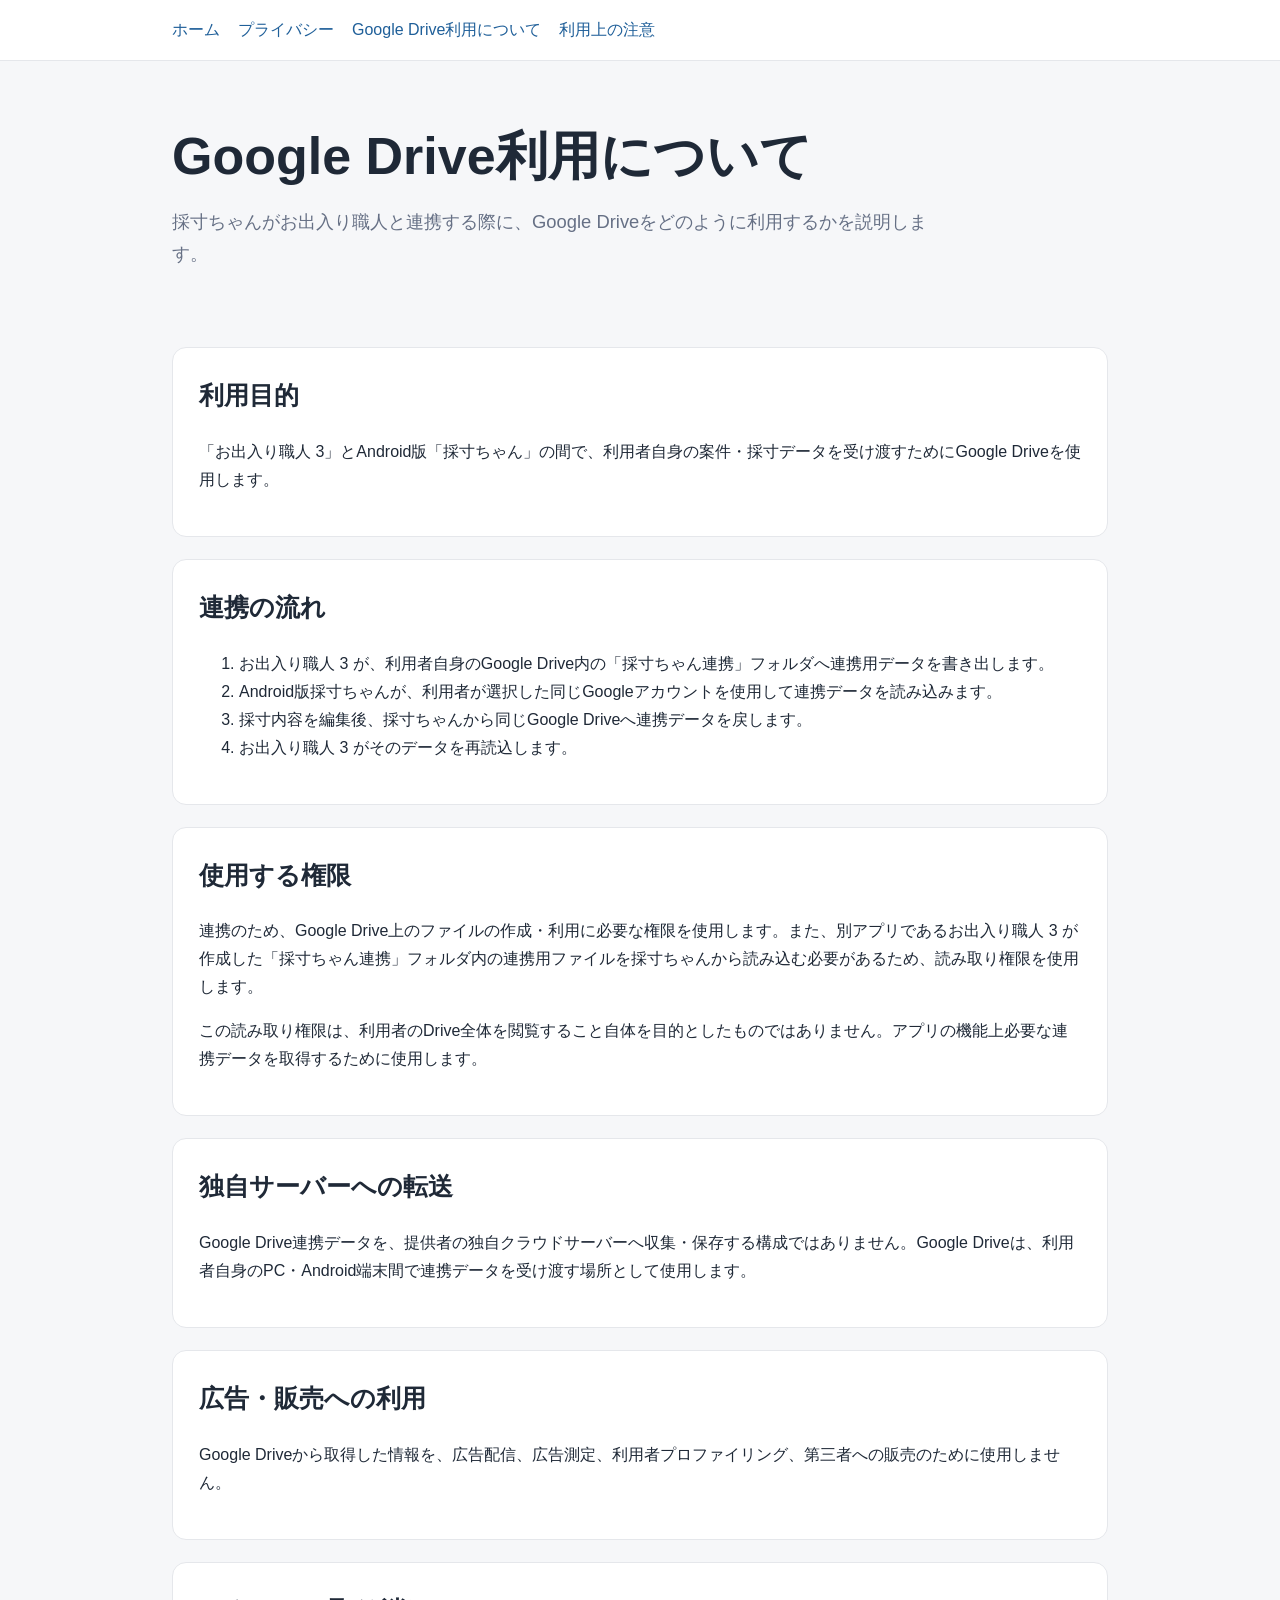
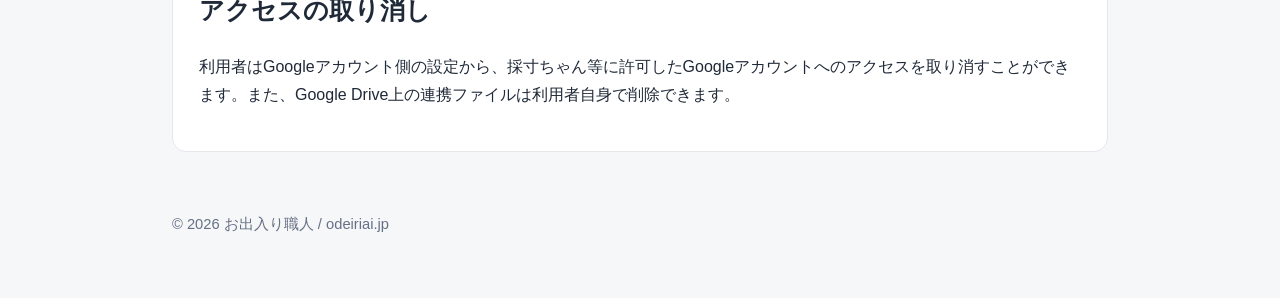
==== drive-use.html @ 6c6c0909 "Add drive-use.html for odeiriai.jp" ====
<!doctype html><html lang="ja"><head><meta charset="utf-8"><meta name="viewport" content="width=device-width,initial-scale=1">
<title>Google Drive利用について | 採寸ちゃん</title><link rel="stylesheet" href="/styles.css"></head><body>
<header><div class="wrap"><nav class="nav"><a href="/">ホーム</a><a href="/privacy.html">プライバシー</a><a href="/drive-use.html">Google Drive利用について</a><a href="/terms.html">利用上の注意</a></nav></div></header>
<main class="wrap"><section class="hero"><h1>Google Drive利用について</h1><p class="lead">採寸ちゃんがお出入り職人と連携する際に、Google Driveをどのように利用するかを説明します。</p></section>
<section class="card"><h2>利用目的</h2><p>「お出入り職人 3」とAndroid版「採寸ちゃん」の間で、利用者自身の案件・採寸データを受け渡すためにGoogle Driveを使用します。</p></section>
<section class="card"><h2>連携の流れ</h2><ol>
<li>お出入り職人 3 が、利用者自身のGoogle Drive内の「採寸ちゃん連携」フォルダへ連携用データを書き出します。</li>
<li>Android版採寸ちゃんが、利用者が選択した同じGoogleアカウントを使用して連携データを読み込みます。</li>
<li>採寸内容を編集後、採寸ちゃんから同じGoogle Driveへ連携データを戻します。</li>
<li>お出入り職人 3 がそのデータを再読込します。</li>
</ol></section>
<section class="card"><h2>使用する権限</h2><p>連携のため、Google Drive上のファイルの作成・利用に必要な権限を使用します。また、別アプリであるお出入り職人 3 が作成した「採寸ちゃん連携」フォルダ内の連携用ファイルを採寸ちゃんから読み込む必要があるため、読み取り権限を使用します。</p>
<p>この読み取り権限は、利用者のDrive全体を閲覧すること自体を目的としたものではありません。アプリの機能上必要な連携データを取得するために使用します。</p></section>
<section class="card"><h2>独自サーバーへの転送</h2><p>Google Drive連携データを、提供者の独自クラウドサーバーへ収集・保存する構成ではありません。Google Driveは、利用者自身のPC・Android端末間で連携データを受け渡す場所として使用します。</p></section>
<section class="card"><h2>広告・販売への利用</h2><p>Google Driveから取得した情報を、広告配信、広告測定、利用者プロファイリング、第三者への販売のために使用しません。</p></section>
<section class="card"><h2>アクセスの取り消し</h2><p>利用者はGoogleアカウント側の設定から、採寸ちゃん等に許可したGoogleアカウントへのアクセスを取り消すことができます。また、Google Drive上の連携ファイルは利用者自身で削除できます。</p></section>
</main><footer><div class="wrap">© 2026 お出入り職人 / odeiriai.jp</div></footer></body></html>
---- styles.css ----
:root{--bg:#f6f7f9;--card:#fff;--text:#1f2937;--muted:#667085;--line:#e5e7eb;--accent:#1f5f99}
*{box-sizing:border-box} body{margin:0;font-family:-apple-system,BlinkMacSystemFont,"Segoe UI","Hiragino Kaku Gothic ProN","Yu Gothic",Meiryo,sans-serif;background:var(--bg);color:var(--text);line-height:1.75}
header{background:#fff;border-bottom:1px solid var(--line)} .wrap{max-width:980px;margin:auto;padding:0 22px}
.nav{display:flex;gap:18px;flex-wrap:wrap;padding:16px 0}.nav a,a{color:var(--accent);text-decoration:none}.nav a:hover,a:hover{text-decoration:underline}
.hero{padding:64px 0 36px}.hero h1{font-size:clamp(30px,5vw,52px);line-height:1.2;margin:0 0 14px}.lead{font-size:1.15rem;color:var(--muted);max-width:780px}
.card{background:var(--card);border:1px solid var(--line);border-radius:14px;padding:26px;margin:22px 0}h2{margin-top:0;font-size:1.55rem}h3{margin-bottom:.35rem}
.badge{display:inline-block;background:#eaf2f8;color:#174e79;padding:5px 10px;border-radius:999px;font-size:.9rem;margin:0 6px 6px 0}
footer{padding:38px 0 60px;color:var(--muted);font-size:.92rem}.small{font-size:.92rem;color:var(--muted)}ul{padding-left:1.2rem}
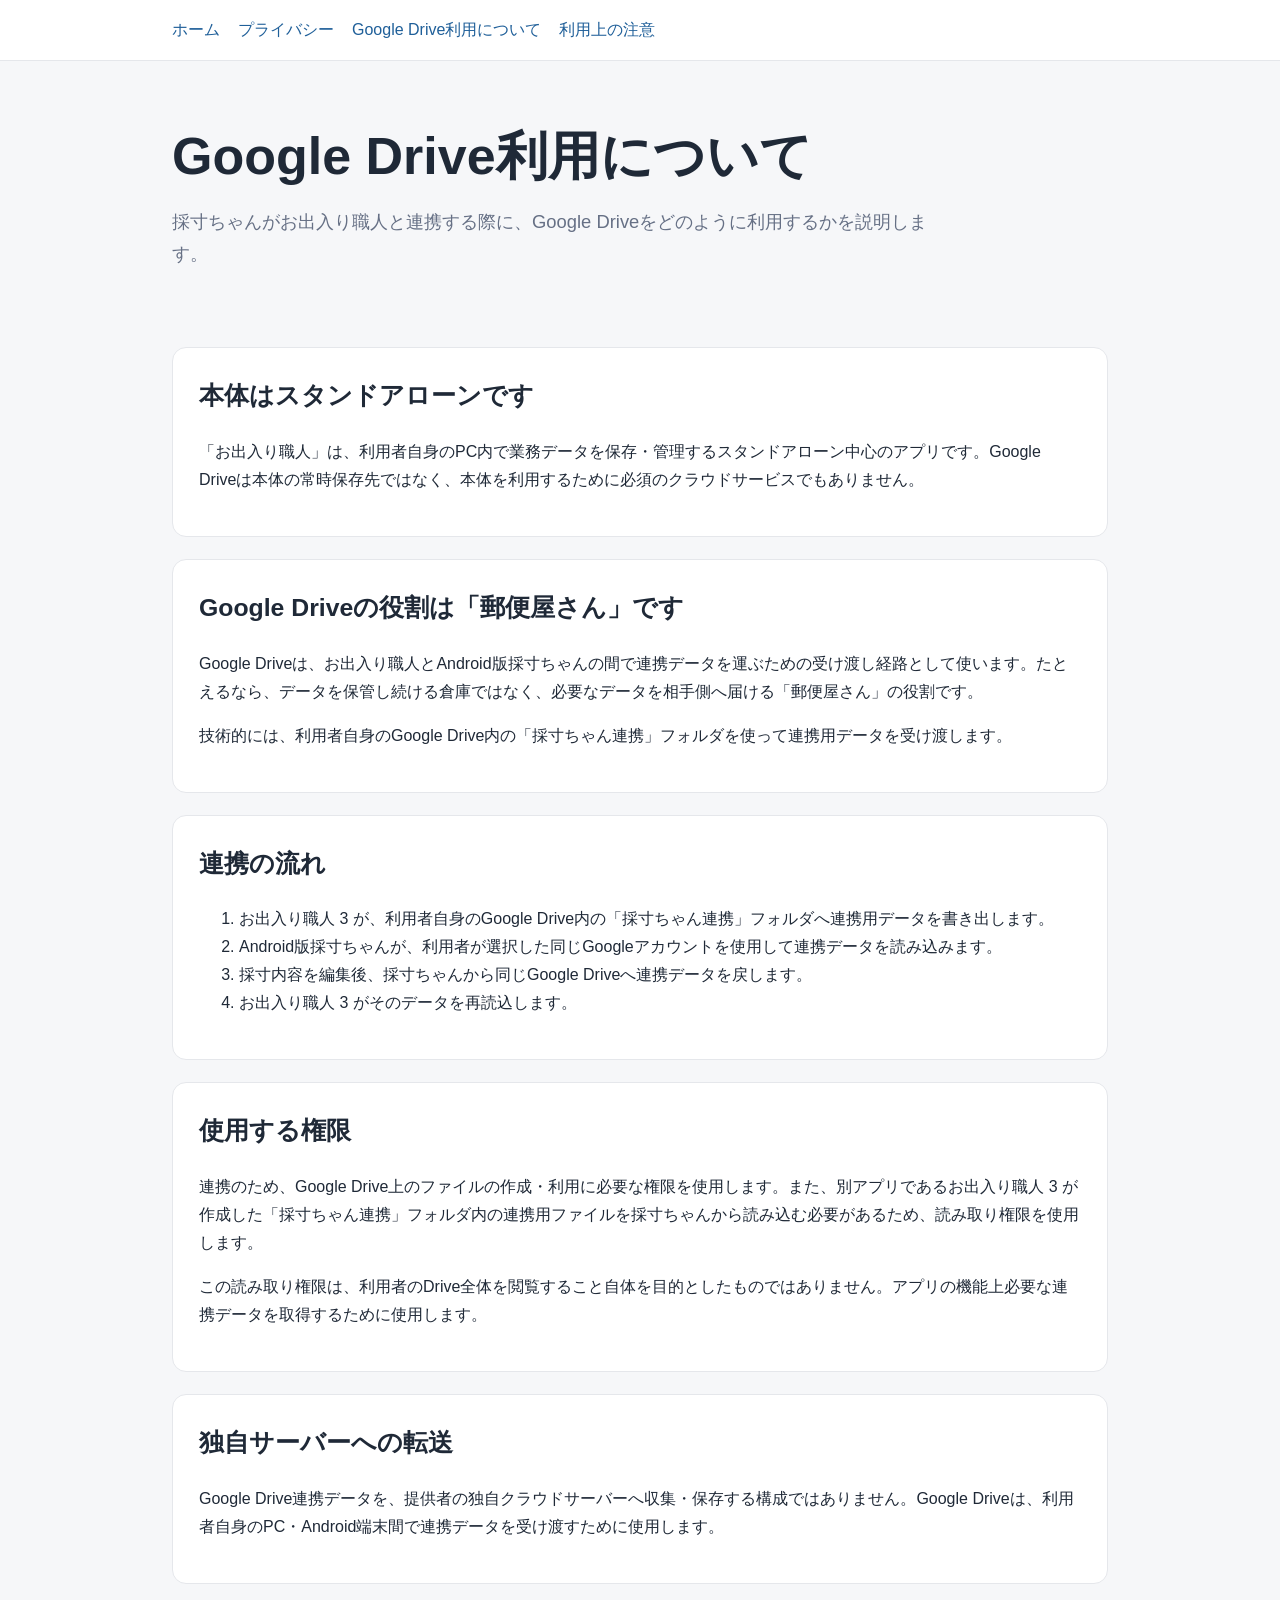
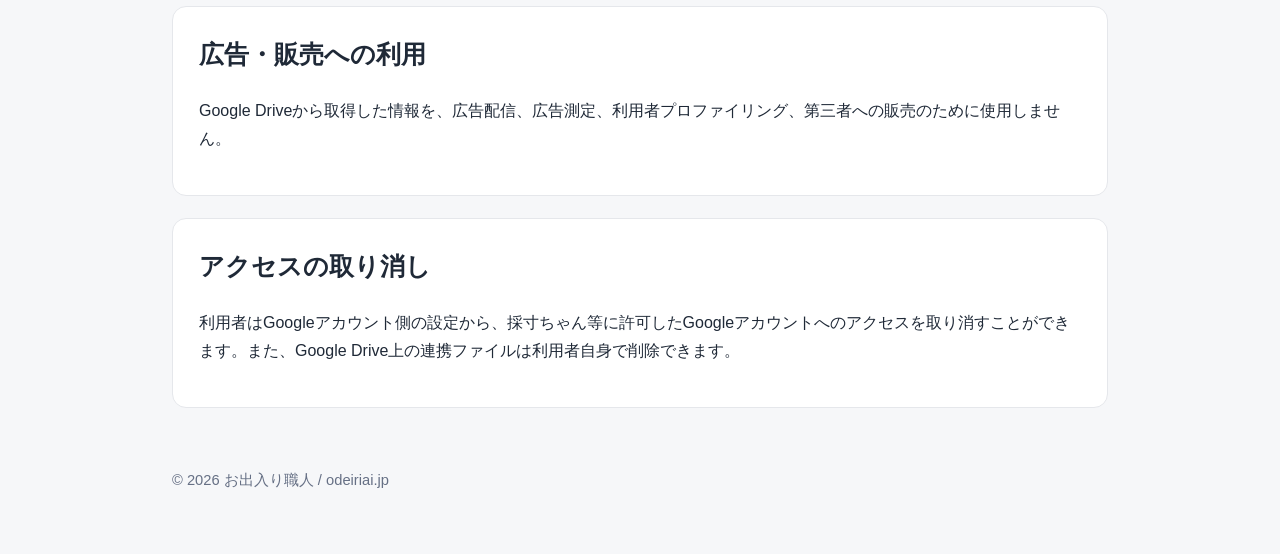
==== commit 6eac25f6: "Clarify standalone data ownership and Drive relay role in drive-use.html" ====
--- a/drive-use.html
+++ b/drive-use.html
@@ -2,7 +2,9 @@
 <title>Google Drive利用について | 採寸ちゃん</title><link rel="stylesheet" href="/styles.css"></head><body>
 <header><div class="wrap"><nav class="nav"><a href="/">ホーム</a><a href="/privacy.html">プライバシー</a><a href="/drive-use.html">Google Drive利用について</a><a href="/terms.html">利用上の注意</a></nav></div></header>
 <main class="wrap"><section class="hero"><h1>Google Drive利用について</h1><p class="lead">採寸ちゃんがお出入り職人と連携する際に、Google Driveをどのように利用するかを説明します。</p></section>
-<section class="card"><h2>利用目的</h2><p>「お出入り職人 3」とAndroid版「採寸ちゃん」の間で、利用者自身の案件・採寸データを受け渡すためにGoogle Driveを使用します。</p></section>
+<section class="card"><h2>本体はスタンドアローンです</h2><p>「お出入り職人」は、利用者自身のPC内で業務データを保存・管理するスタンドアローン中心のアプリです。Google Driveは本体の常時保存先ではなく、本体を利用するために必須のクラウドサービスでもありません。</p></section>
+<section class="card"><h2>Google Driveの役割は「郵便屋さん」です</h2><p>Google Driveは、お出入り職人とAndroid版採寸ちゃんの間で連携データを運ぶための受け渡し経路として使います。たとえるなら、データを保管し続ける倉庫ではなく、必要なデータを相手側へ届ける「郵便屋さん」の役割です。</p>
+<p>技術的には、利用者自身のGoogle Drive内の「採寸ちゃん連携」フォルダを使って連携用データを受け渡します。</p></section>
 <section class="card"><h2>連携の流れ</h2><ol>
 <li>お出入り職人 3 が、利用者自身のGoogle Drive内の「採寸ちゃん連携」フォルダへ連携用データを書き出します。</li>
 <li>Android版採寸ちゃんが、利用者が選択した同じGoogleアカウントを使用して連携データを読み込みます。</li>
@@ -11,7 +13,7 @@
 </ol></section>
 <section class="card"><h2>使用する権限</h2><p>連携のため、Google Drive上のファイルの作成・利用に必要な権限を使用します。また、別アプリであるお出入り職人 3 が作成した「採寸ちゃん連携」フォルダ内の連携用ファイルを採寸ちゃんから読み込む必要があるため、読み取り権限を使用します。</p>
 <p>この読み取り権限は、利用者のDrive全体を閲覧すること自体を目的としたものではありません。アプリの機能上必要な連携データを取得するために使用します。</p></section>
-<section class="card"><h2>独自サーバーへの転送</h2><p>Google Drive連携データを、提供者の独自クラウドサーバーへ収集・保存する構成ではありません。Google Driveは、利用者自身のPC・Android端末間で連携データを受け渡す場所として使用します。</p></section>
+<section class="card"><h2>独自サーバーへの転送</h2><p>Google Drive連携データを、提供者の独自クラウドサーバーへ収集・保存する構成ではありません。Google Driveは、利用者自身のPC・Android端末間で連携データを受け渡すために使用します。</p></section>
 <section class="card"><h2>広告・販売への利用</h2><p>Google Driveから取得した情報を、広告配信、広告測定、利用者プロファイリング、第三者への販売のために使用しません。</p></section>
 <section class="card"><h2>アクセスの取り消し</h2><p>利用者はGoogleアカウント側の設定から、採寸ちゃん等に許可したGoogleアカウントへのアクセスを取り消すことができます。また、Google Drive上の連携ファイルは利用者自身で削除できます。</p></section>
 </main><footer><div class="wrap">© 2026 お出入り職人 / odeiriai.jp</div></footer></body></html>
